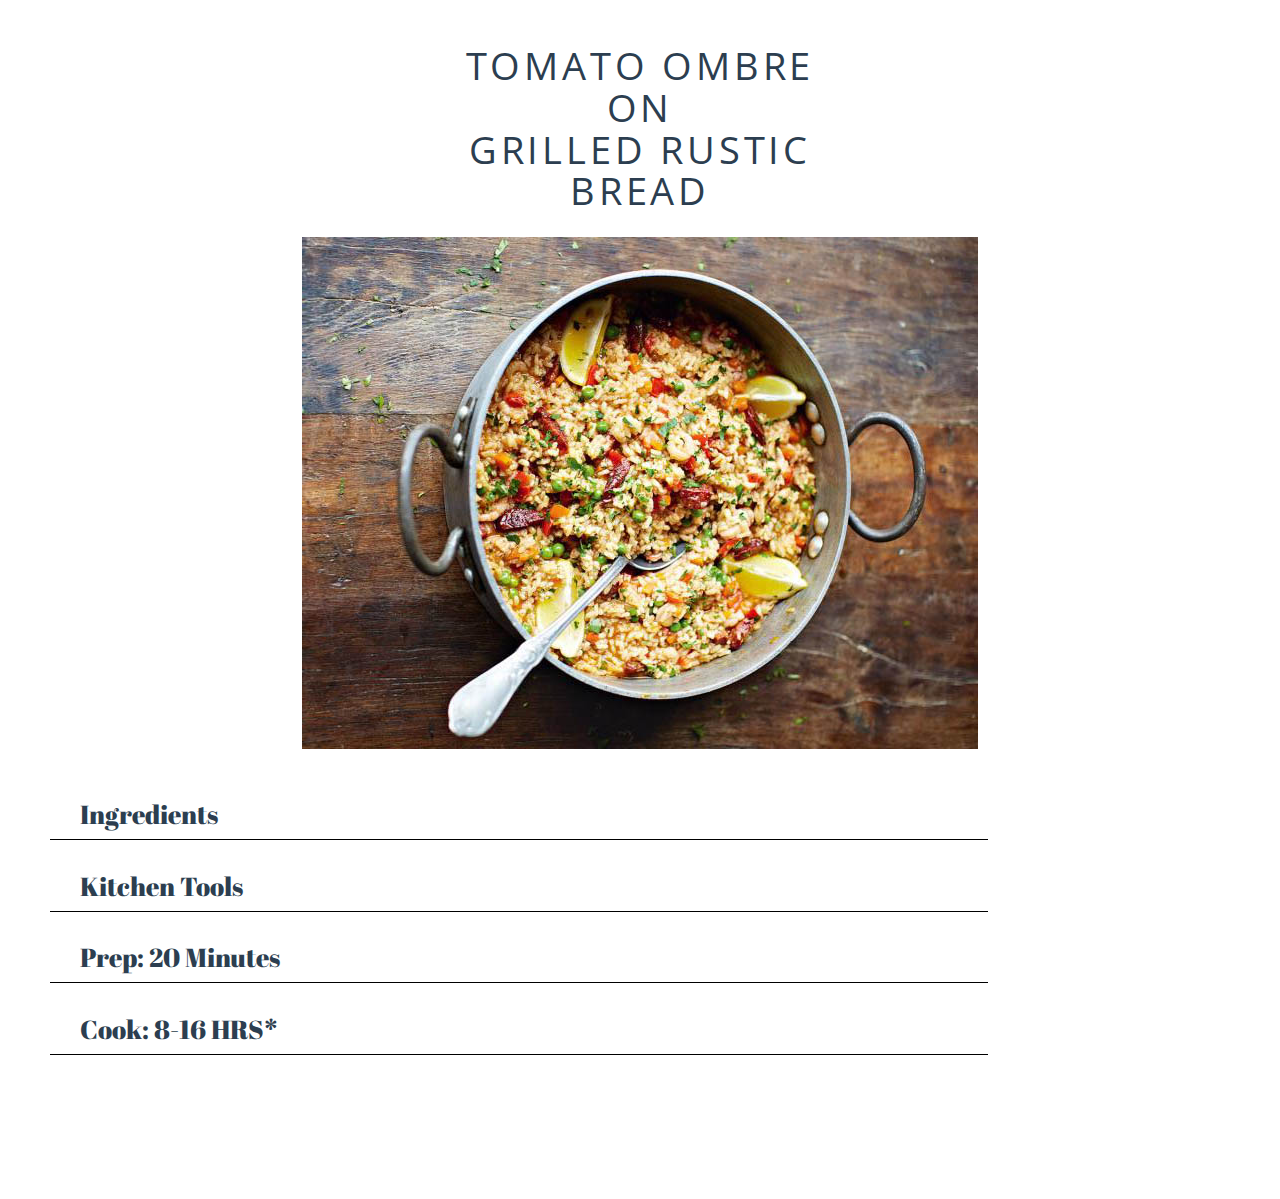
==== recipe1.html @ f5d2a15f "first commit" ====
<html>
<head>
	<meta charset="utf-8">
    <meta http-equiv="X-UA-Compatible" content="IE=edge">
    <meta name="viewport" content="width=device-width, initial-scale=1">
    <meta name="description" content="">
    <meta name="author" content="">

    <title>Recipe</title>

    <!-- Comfortaa Regular Google Font -->
    <link href='http://fonts.googleapis.com/css?family=Comfortaa:400,300,700' rel='stylesheet' type='text/css'>
    <!-- Lato Font -->
    <link href='http://fonts.googleapis.com/css?family=Lato:100,300,400' rel='stylesheet' type='text/css'>

    <link href='http://fonts.googleapis.com/css?family=Abril+Fatface' rel='stylesheet' type='text/css'>

    <link href='http://fonts.googleapis.com/css?family=Ubuntu:300,400,500' rel='stylesheet' type='text/css'>

    <link href='http://fonts.googleapis.com/css?family=Open+Sans+Condensed:300,300italic,700' rel='stylesheet' type='text/css'>

    <link rel="stylesheet" type="text/css" href="css/bootstrap.min.css">	
	<link rel="stylesheet" type="text/css" href="css/bootstrap.min.nightly.css">
	<!-- Custom CSS for sidebar from Startbootstrap-->
    <link href="css/simple-sidebar.css" rel="stylesheet">
	<link rel="stylesheet" type="text/css" href="css/font-awesome.min.css">
    <link rel="stylesheet" type="text/css" href="css/recipes.css">
</head>


<body>

    <div id="page-content-wrapper">
        <div class="container-fluid">
            <div class="recipes">
                <h1 class="recipe-title" style="margin-top: 25px;">Tomato Ombre</h1>
                <h1 class="recipe-title">On</h1>
                <h1 class="recipe-title">Grilled Rustic Bread</h1>
                <img class="recipe-image" src="img/spanish-paella.jpg">
            </div>
                <div class="row instructions">
                    <div class="ingredients col-lg-12 recipe-header">
                        <h3><i id="ingredient-icon" class="fa fa-caret-right"></i><a id="ingredient-header" type="button" id="toggle-button" data-toggle="collapse" data-target="#ingredients-info">Ingredients</a></h3>
                        <div class="ingredients-list collapse" id="ingredients-info">
                            <table>
                                <tr>
                                    <td class="quantity">2.5 lb</td>
                                    <td>Pork Belly</td>
                                     <td class="quantity">2 heads</td>
                                    <td>Garlic</td>
                                   
                                </tr>
                                <tr>
                                    <td class="quantity">A lot of</td>
                                    <td>Thyme</td>
                                    <td class="quantity">2 cups</td>
                                    <td>Chicken Stock</td>
                                </tr>
                                <tr>
                                    <td>       </td>
                                    <td>Sea Salt</td>
                                    <td></td>
                                    <td>Black pepper</td>
                                </tr>
                                <tr>
                                    <td></td>
                                    <td>Olive Oil</td>
                                </tr>
                            </table>
                        </div>
                    </div>
                    <div class="kitchentools col-lg-12 recipe-header">
                        <h3><i id="kitchen-icon" class="fa fa-caret-right"></i><a id="kitchentools-header" type="button"  data-toggle="collapse" data-target="#kitchen-info">Kitchen Tools</a></h3>
                        <ul id="kitchen-info" class="kitchen-tools-list collapse">
                            <li>Really sharp knife*</li>
                            <li>Oven</li>
                            <li>Chopping board</li>
                            <li>Two Roasting Tray*</li>
                            <li>Aluminum Foil</li>
                            <li>Something to Baste with*</li>
                            <li>Heavy Objects</li>
                            <li>Fine sieve*</li>
                        </ul>
                    </div>
                    <div class="prep col-lg-12 recipe-header">
                        <h3><i id="prep-icon" class="fa fa-caret-right"></i><a id="prep-header" type="button" data-toggle="collapse" data-target="#prep-info">Prep: 20 Minutes</a></h3>
                        <ol id="prep-info" class="collapse">
                            <li>Preheat the oven to 325 degrees Fahrenheit</li>
                            <li>Lay the pork belly flat on your chopping board*</li>
                            <li>Score the skin in a criss-cross pattern with your sharp knife.</li>
                            <li>Turn the belly skin side down and cut a slit through the thick end of the pork so it is even throughout when you lay it flat.</li>
                            <li>Rub generously all over with salt, pepper, and olive oil.</li>
                            <li>Place garlic, halved side up, on an oiled up roasting tray* and scatter the thyme sprigs (pic below)</li>
                            <li> Lay the pork belly on top, skin side up*</li>
                            <li>Drizzle more olive oil on top, and sprinkle generously with more sea salt.</li>
                            <li>Splash a generous dose of your cheap white wine around the pork*</li>
                        </ol>
                    </div>
                    <div class="cook col-lg-12 recipe-header">
                        <h3> <i id="cook-icon" class="fa fa-caret-right"></i><a id="cook-header" type="button"  data-toggle="collapse" data-target="#cook-info">Cook: 8-16 HRS*</a></h3>
                        <ol id="cook-info" class="collapse">
                            <li>Loosely cover the whole tray with foil*, and bake for 1.5 hours on 325 F</li>
                            <li>Remove the foil, baste the pork with the juices* and stick it back in the oven at the same temp for 1 more hour, while consistently basting it a few times in this time span</li>
                            <li>When the pork is tender, put it back on your chopping board and let it cool for 15 minutes.</li>
                            <li>While the pork is cooling, place your roasting tray -- with all the juices from the roasted pork -- over high heat on your stove top, and deglaze* the tray with about a cup of white wine, scraping the sediment off the bottom, and popping the heads of the garlic to release the flavor in them. Mix this all up, and bring it to a boil.</li>
                            <li>Now that your pork has lost a little temperature, put your other tray on top of the pork, and place your heavy objects on top of this top tray to flatten the pork*. Let the pork cool on its own with all the new weight on top of it for about half an hour.</li>
                            <li>Meanwhile, let your gravy boil until it reduces by about half its original amount, then add the 2 cups of chicken stock and bring it back to a boil until it reduces into a thicker gravy*. Strain the gravy through your sieve, and press those pulpy garlic heads again to see if you can squeeze out any more flavor through your sieve and into your gravy. Season the gravy with a few pinches of salt and a lot of freshly ground black pepper.</li>

                            <li>Stick the pork belly in the fridge for 4-12 hours to set its shape*</li>
                            <li>Ten minutes before you take the pork out of the fridge, preheat the oven to 500 F.</li>
                            <li>Take the pork out, and put it back on the chopping board. Cut the pressed pork into however many squares* or rectangles you want to serve, and pat the skin dry a bit with paper tissue.</li>
                        </ol>
                    </div>
                </div>
        </div>
    </div>



    <script src="http://ajax.googleapis.com/ajax/libs/jquery/1.11.1/jquery.min.js"></script>
    <script type="text/javascript" src="js/bootstrap.min.js" ></script>
    <script type="text/javascript" src="js/script.js"></script>
        
   
</body>


</html>
---- css/simple-sidebar.css ----
/* Toggle Styles */

#wrapper {
    padding-left: 0;
    -webkit-transition: all 0.5s ease;
    -moz-transition: all 0.5s ease;
    -o-transition: all 0.5s ease;
    transition: all 0.5s ease;
}

#wrapper.toggled {
    padding-left: 250px;
}

#sidebar-wrapper {
    z-index: 1000;
    position: fixed;
    left: 250px;
    width: 0;
    height: 100%;
    margin-left: -250px;
    overflow-y: auto;
    background: rgb(226, 226, 225);
    -webkit-transition: all 0.5s ease;
    -moz-transition: all 0.5s ease;
    -o-transition: all 0.5s ease;
    transition: all 0.5s ease;
}

#wrapper.toggled #sidebar-wrapper {
    width: 250px;
}

#page-content-wrapper {
    width: 100%;
    padding: 15px;
}

#wrapper.toggled #page-content-wrapper {
    position: absolute;
    margin-right: -250px;
}

/* Sidebar Styles */

.sidebar-nav {
    position: absolute;
    top: 0;
    width: 250px;
    margin: 0;
    padding: 0;
    list-style: none;
}

.sidebar-nav li {
    text-indent: 20px;
    line-height: 40px;
}

.sidebar-nav li a {
    display: block;
    text-decoration: none;
    color: black; /* Controls Sidebar Color */
}

.sidebar-nav li a:hover {
    text-decoration: none;
    color: #fff;
    background: rgba(255,255,255,0.2);
}

.sidebar-nav li a:active,
.sidebar-nav li a:focus {
    text-decoration: none;
}

.sidebar-nav > .sidebar-brand {
    height: 65px;
    font-size: 18px;
    line-height: 60px;
}

.sidebar-nav > .sidebar-brand a {
    color: black; /* Controls Brand Color */
}

.sidebar-nav > .sidebar-brand a:hover {
    color: gray; 
    background: none;
}

@media(min-width:768px) {
    #wrapper {
        padding-left: 250px;
    }

    #wrapper.toggled {
        padding-left: 0;
    }

    #sidebar-wrapper {
        width: 150px;
    }

    #wrapper.toggled #sidebar-wrapper {
        width: 0;
    }

    #page-content-wrapper {
        padding: 20px;
    }

    #wrapper.toggled #page-content-wrapper {
        position: relative;
        margin-right: 0;
    }
}
---- css/recipes.css ----
* {

}

.instructions {
	font-family:'Open Sans Condensed', 'Abril Fatface', sans-serif;
	height: auto;
	padding: 0;
	margin: 3rem auto 0;
	min-height: 40rem;
	min-width: 800px;
	max-height: 1000px;
	display: inline-block;
	width: 80%;
}

.recipe-title {
	width: 450px;	
	margin: 0 auto;
	text-align: center;
	text-transform: uppercase;
	letter-spacing: 0.1em;
	font-size: 38px;
	font-family:'Open Sans Condensed', 'Abril Fatface', sans-serif;

}

.recipe-header h3 {
	padding-bottom: 10px;
	border-bottom: 1px solid black;
	font-family: 'Abril Fatface';
}

.recipe-header h3 a {
	cursor: pointer;
}

.recipe-image {
	margin: 0 auto;
	display: block;
	margin-top: 25px;

}

/* Ingredients List */

.ingredients-list {
	padding-left: 25px;
}

.ingredients-list table {
	width: 400px;
	font-size: 16px;
	font-family: "abril fatface";
}

.fa-caret-down {
	margin-right: 10px;
}

.fa-caret-right {
	margin-right: 10px;
}

.ingredients-list table tr td {
	line-height: 3em;
}

.quantity {
	color: gray;
	font-style: italic;
	font-size: 18px;
	font-family: 'Open Sans Condensed';
}

/* Kitchen Tools */

.kitchen-tools-list {
	padding-left: 25px;
}

.kitchentools h3 {
	
}

.kitchen-tools-list li {
	margin-top: 5px;
}

.disappear {
	display: none;
}


/* Prep */

.prep ol li {
	line-height: 2em;
	font-size: 18px;
	color: black;
}

/* Cook */

#cook-title {
	cursor: pointer;
}

a {
	color: inherit;
	text-decoration: none;
}

a:hover {
	color: inherit;
	text-decoration: none;
}

.cook ol li {
	line-height: 2em;
	font-size: 18px;
	color: black;
}
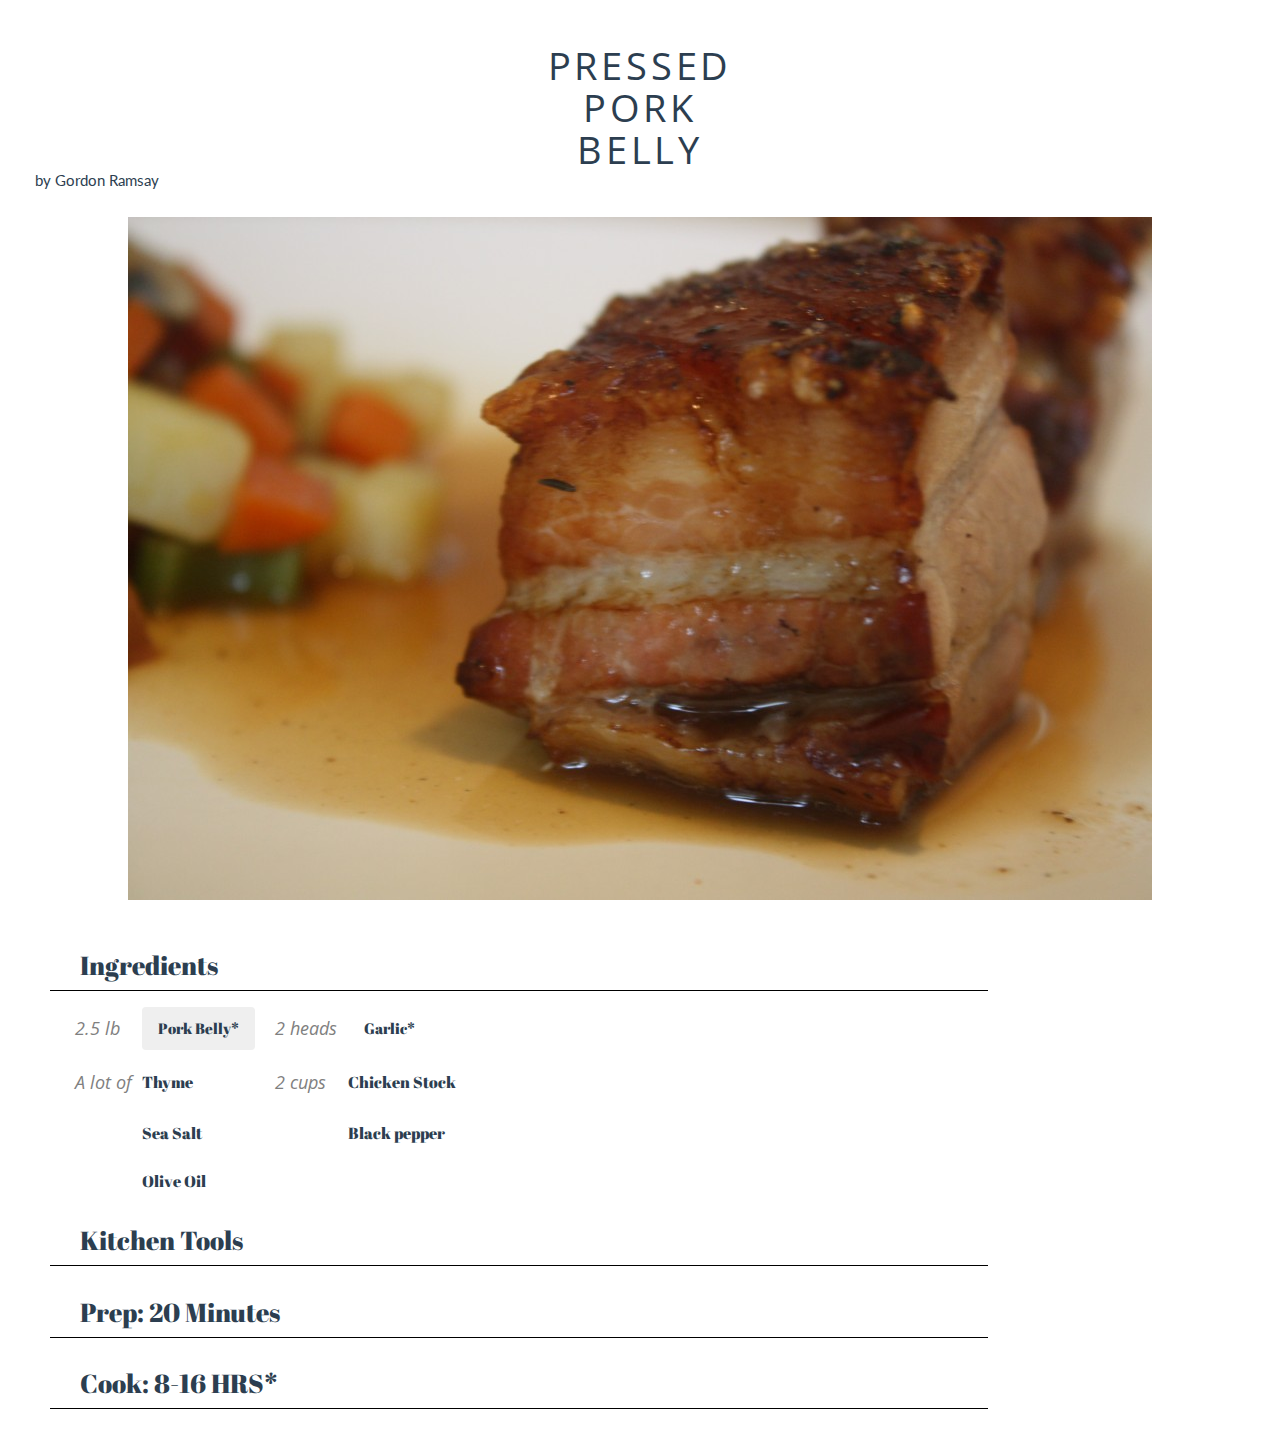
==== commit c071fe5e: "added hover capability" ====
--- a/recipe1.html
+++ b/recipe1.html
@@ -33,21 +33,22 @@
     <div id="page-content-wrapper">
         <div class="container-fluid">
             <div class="recipes">
-                <h1 class="recipe-title" style="margin-top: 25px;">Tomato Ombre</h1>
-                <h1 class="recipe-title">On</h1>
-                <h1 class="recipe-title">Grilled Rustic Bread</h1>
-                <img class="recipe-image" src="img/spanish-paella.jpg">
+                <h1 class="recipe-title" style="margin-top: 25px;">Pressed</h1>
+                <h1 class="recipe-title">Pork</h1>
+                <h1 class="recipe-title">Belly</h1>
+                <p class="recipe-title-p">by Gordon Ramsay</p>
+                <img class="recipe-image" src="img/pressed-pork-belly.jpg">
             </div>
-                <div class="row instructions">
+                <div class="row instructions col-lg-12">
                     <div class="ingredients col-lg-12 recipe-header">
                         <h3><i id="ingredient-icon" class="fa fa-caret-right"></i><a id="ingredient-header" type="button" id="toggle-button" data-toggle="collapse" data-target="#ingredients-info">Ingredients</a></h3>
-                        <div class="ingredients-list collapse" id="ingredients-info">
+                        <div class="ingredients-list collapse in" id="ingredients-info">
                             <table>
                                 <tr>
                                     <td class="quantity">2.5 lb</td>
-                                    <td>Pork Belly</td>
+                                    <td><button type="button" class="btn btn-popover popover-dismiss" data-container="body" data-trigger ="hover" data-toggle="popover" data-placement="bottom" title data-content="leaner the better.">Pork Belly*</button></td>
                                      <td class="quantity">2 heads</td>
-                                    <td>Garlic</td>
+                                    <td id="viewport"><a class="btn btn-gif" rel = "popover" data-img="img/good-fellas-garlic.gif">Garlic*</a></td>
                                    
                                 </tr>
                                 <tr>
@@ -111,6 +112,10 @@
                             <li>Take the pork out, and put it back on the chopping board. Cut the pressed pork into however many squares* or rectangles you want to serve, and pat the skin dry a bit with paper tissue.</li>
                         </ol>
                     </div>
+                </div> <!-- End of Instructions -->
+
+                <div class="hover-panel col-lg-3">
+                    <img class="gif" src="">
                 </div>
         </div>
     </div>
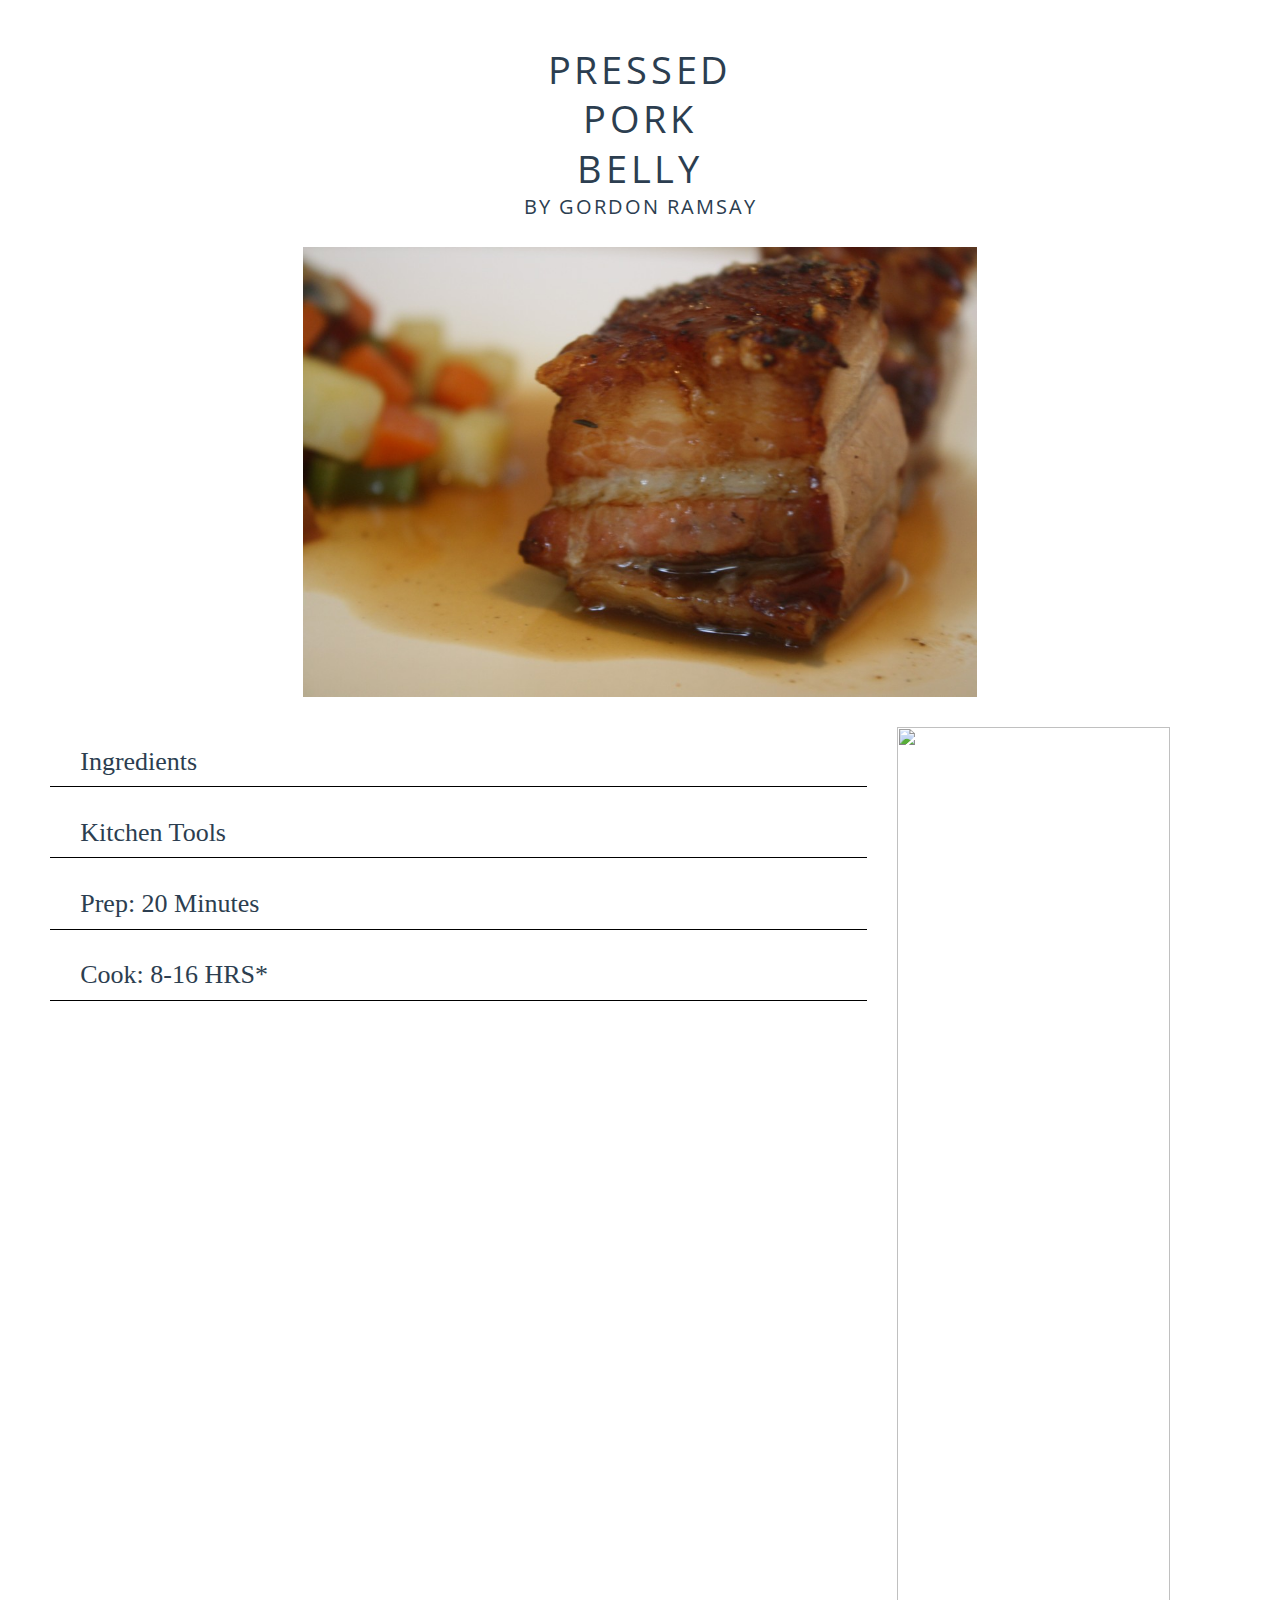
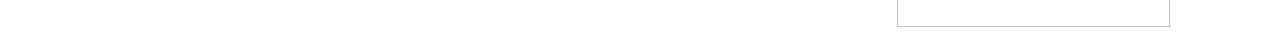
==== commit 4a092642: "updated recipe look" ====
--- a/recipe1.html
+++ b/recipe1.html
@@ -6,18 +6,16 @@
     <meta name="description" content="">
     <meta name="author" content="">
 
-    <title>Recipe</title>
+    <title>NubNub</title>
 
-    <!-- Comfortaa Regular Google Font -->
-    <link href='http://fonts.googleapis.com/css?family=Comfortaa:400,300,700' rel='stylesheet' type='text/css'>
-    <!-- Lato Font -->
-    <link href='http://fonts.googleapis.com/css?family=Lato:100,300,400' rel='stylesheet' type='text/css'>
 
-    <link href='http://fonts.googleapis.com/css?family=Abril+Fatface' rel='stylesheet' type='text/css'>
-
-    <link href='http://fonts.googleapis.com/css?family=Ubuntu:300,400,500' rel='stylesheet' type='text/css'>
+    
 
     <link href='http://fonts.googleapis.com/css?family=Open+Sans+Condensed:300,300italic,700' rel='stylesheet' type='text/css'>
+
+    <link href='http://fonts.googleapis.com/css?family=Old+Standard+TT:400,400italic,700' rel='stylesheet' type='text/css'>
+
+    <link href='http://fonts.googleapis.com/css?family=Raleway:400,500,600,700,300,200' rel='stylesheet' type='text/css'>
 
     <link rel="stylesheet" type="text/css" href="css/bootstrap.min.css">	
 	<link rel="stylesheet" type="text/css" href="css/bootstrap.min.nightly.css">
@@ -30,29 +28,47 @@
 
 <body>
 
+    <!--Code for Empty Text Hover Over
+    <button type="button" class="btn btn-popover popover-dismiss" data-container="body" data-trigger ="hover" data-toggle="popover" data-placement="bottom" title data-content=""></button>
+
+    Code for Empty Image Hover Over
+    <a class="btn btn-gif" rel = "popover" data-img=""></a>
+     -->
+
     <div id="page-content-wrapper">
         <div class="container-fluid">
             <div class="recipes">
+                <div class="recipe-titles">
                 <h1 class="recipe-title" style="margin-top: 25px;">Pressed</h1>
                 <h1 class="recipe-title">Pork</h1>
                 <h1 class="recipe-title">Belly</h1>
                 <p class="recipe-title-p">by Gordon Ramsay</p>
+                </div>
+                <div class="recipe-image-container">
                 <img class="recipe-image" src="img/pressed-pork-belly.jpg">
+                </div>
             </div>
+
+            <div class="instruction-container">
+                
+            </div>
+
+
+
                 <div class="row instructions col-lg-12">
                     <div class="ingredients col-lg-12 recipe-header">
-                        <h3><i id="ingredient-icon" class="fa fa-caret-right"></i><a id="ingredient-header" type="button" id="toggle-button" data-toggle="collapse" data-target="#ingredients-info">Ingredients</a></h3>
-                        <div class="ingredients-list collapse in" id="ingredients-info">
+                        <h3><i id="ingredient-icon" class="fa fa-caret-right"></i><a class="section-header" id="ingredient-header" type="button" id="toggle-button" data-toggle="collapse" data-target="#ingredients-info">Ingredients</a></h3>
+                        <div class="ingredients-list collapse" id="ingredients-info">
                             <table>
                                 <tr>
                                     <td class="quantity">2.5 lb</td>
-                                    <td><button type="button" class="btn btn-popover popover-dismiss" data-container="body" data-trigger ="hover" data-toggle="popover" data-placement="bottom" title data-content="leaner the better.">Pork Belly*</button></td>
+                                    <td><button type="button" class="btn btn-popover popover-dismiss" data-container="body" data-trigger ="hover" data-toggle="popover" data-placement="bottom" title data-content="The leaner the better.">Pork Belly*</button></td>
                                      <td class="quantity">2 heads</td>
                                     <td id="viewport"><a class="btn btn-gif" rel = "popover" data-img="img/good-fellas-garlic.gif">Garlic*</a></td>
                                    
                                 </tr>
                                 <tr>
-                                    <td class="quantity">A lot of</td>
+                                    <td class="quantity">A lot</td>
                                     <td>Thyme</td>
                                     <td class="quantity">2 cups</td>
                                     <td>Chicken Stock</td>
@@ -65,32 +81,36 @@
                                 </tr>
                                 <tr>
                                     <td></td>
-                                    <td>Olive Oil</td>
+                                    <td><button type="button" class="btn btn-popover popover-dismiss" data-container="body" data-trigger ="hover" data-toggle="popover" data-placement="bottom" title data-content="I actually recommend using the cheaper labeled “olive oil” here instead of more robust “extra virgin olive oils” since the former has a higher smoke point (around 410 degrees Fahrenheit).">Olive Oil*</button></td>
+                                    <td></td>
+                                    <td>A little cheap white wine</td>
                                 </tr>
                             </table>
                         </div>
                     </div>
                     <div class="kitchentools col-lg-12 recipe-header">
-                        <h3><i id="kitchen-icon" class="fa fa-caret-right"></i><a id="kitchentools-header" type="button"  data-toggle="collapse" data-target="#kitchen-info">Kitchen Tools</a></h3>
+                        <h3><i id="kitchen-icon" class="fa fa-caret-right"></i><a class="section-header" id="kitchen-tools-header" type="button"  data-toggle="collapse" data-target="#kitchen-info">Kitchen Tools</a></h3>
                         <ul id="kitchen-info" class="kitchen-tools-list collapse">
-                            <li>Really sharp knife*</li>
+                            <li><button type="button" class="btn btn-popover popover-dismiss" data-container="body" data-trigger ="hover" data-toggle="popover" data-placement="bottom" title data-content="Scoring the pig belly skin without sharpening is impossible, so it's really important to sharpen up here.">Really Sharp Knife*</button></li>
                             <li>Oven</li>
                             <li>Chopping board</li>
-                            <li>Two Roasting Tray*</li>
+                            <li><button type="button" class="btn btn-popover popover-dismiss" data-container="body" data-trigger ="hover" data-toggle="popover" data-placement="bottom" title data-content="Ideally something you can put on a hot stove top after the baking process, since you’re going to want to reduce the juices from the tray with wine, as well as use the juices to baste the pork belly.">Roasting Tray*</button></li>
                             <li>Aluminum Foil</li>
-                            <li>Something to Baste with*</li>
-                            <li>Heavy Objects</li>
-                            <li>Fine sieve*</li>
+                            <li><button type="button" class="btn btn-popover popover-dismiss" data-container="body" data-trigger ="hover" data-toggle="popover" data-placement="bottom" title data-content="eg. Basting brush, spoon, bulb baster.">Something to baste with*</button></li>
+                            <li><button type="button" class="btn btn-popover popover-dismiss" data-container="body" data-trigger ="hover" data-toggle="popover" data-placement="bottom" title data-content="Or anything that can cover the surface area of the pork belly so that you can place heavy objects on top of this tray to press the pork belly when it goes into the fridge to cool.">Another tray*</button><a class="btn btn-gif" rel = "popover" data-img="img/another-tray.jpg"> (pic here)*</a></li>
+                            <li><button type="button" class="btn btn-popover popover-dismiss" data-container="body" data-trigger ="hover" data-toggle="popover" data-placement="bottom" title data-content="*This presses down the thick skin of pork belly to give it that signature thin crisp skin.">Heavy Objects to place on top of top tray*</button></li>
+                            <li>Stove Top</li>
+                            <li><button type="button" class="btn btn-popover popover-dismiss" data-container="body" data-trigger ="hover" data-toggle="popover" data-placement="bottom" title data-content="This separates the sediment from the garlic, and creates a light gravy for pork.">Fine sieve*</button></li>
+
+
                         </ul>
                     </div>
                     <div class="prep col-lg-12 recipe-header">
-                        <h3><i id="prep-icon" class="fa fa-caret-right"></i><a id="prep-header" type="button" data-toggle="collapse" data-target="#prep-info">Prep: 20 Minutes</a></h3>
+                        <h3><i id="prep-icon" class="fa fa-caret-right"></i><a class="section-header" id="prep-header" type="button" data-toggle="collapse" data-target="#prep-info">Prep: 20 Minutes</a></h3>
                         <ol id="prep-info" class="collapse">
                             <li>Preheat the oven to 325 degrees Fahrenheit</li>
-                            <li>Lay the pork belly flat on your chopping board*</li>
-                            <li>Score the skin in a criss-cross pattern with your sharp knife.</li>
-                            <li>Turn the belly skin side down and cut a slit through the thick end of the pork so it is even throughout when you lay it flat.</li>
-                            <li>Rub generously all over with salt, pepper, and olive oil.</li>
+                            <li><a class="btn btn-gif" rel = "popover" data-img="img/crossing-belly.gif">Score the skin in a criss-cross pattern*</a></li>
+                            <li><a class="btn btn-gif" rel = "popover" data-img="img/salting.gif">Rub generously all over with salt*</a><a class="btn btn-gif" rel = "popover" data-img="img/oliveoil.gif">AND Olive Oil*</a></li>
                             <li>Place garlic, halved side up, on an oiled up roasting tray* and scatter the thyme sprigs (pic below)</li>
                             <li> Lay the pork belly on top, skin side up*</li>
                             <li>Drizzle more olive oil on top, and sprinkle generously with more sea salt.</li>
@@ -98,9 +118,10 @@
                         </ol>
                     </div>
                     <div class="cook col-lg-12 recipe-header">
-                        <h3> <i id="cook-icon" class="fa fa-caret-right"></i><a id="cook-header" type="button"  data-toggle="collapse" data-target="#cook-info">Cook: 8-16 HRS*</a></h3>
+                        <h3> <i id="cook-icon" class="fa fa-caret-right"></i><a class="section-header" id="cook-header" href="#cook-icon" type="button"  data-toggle="collapse" data-target="#cook-info">Cook: 8-16 HRS*</a></h3>
+                        
                         <ol id="cook-info" class="collapse">
-                            <li>Loosely cover the whole tray with foil*, and bake for 1.5 hours on 325 F</li>
+                            <li>Loosely cover the whole tray with foil*, and bake for 1.5 hours on 325 F<p id="timer" class="timer-block"><button id="start-button1" class="btn btn-danger">Start</button></p></li>
                             <li>Remove the foil, baste the pork with the juices* and stick it back in the oven at the same temp for 1 more hour, while consistently basting it a few times in this time span</li>
                             <li>When the pork is tender, put it back on your chopping board and let it cool for 15 minutes.</li>
                             <li>While the pork is cooling, place your roasting tray -- with all the juices from the roasted pork -- over high heat on your stove top, and deglaze* the tray with about a cup of white wine, scraping the sediment off the bottom, and popping the heads of the garlic to release the flavor in them. Mix this all up, and bring it to a boil.</li>
@@ -112,6 +133,7 @@
                             <li>Take the pork out, and put it back on the chopping board. Cut the pressed pork into however many squares* or rectangles you want to serve, and pat the skin dry a bit with paper tissue.</li>
                         </ol>
                     </div>
+                    <div id="cook-target"></div>
                 </div> <!-- End of Instructions -->
 
                 <div class="hover-panel col-lg-3">
@@ -124,6 +146,7 @@
 
     <script src="http://ajax.googleapis.com/ajax/libs/jquery/1.11.1/jquery.min.js"></script>
     <script type="text/javascript" src="js/bootstrap.min.js" ></script>
+    <script type="text/javascript" src="js/jquery.smooth-scroll.js"></script>
     <script type="text/javascript" src="js/script.js"></script>
         
    
--- a/css/recipes.css
+++ b/css/recipes.css
@@ -11,7 +11,7 @@
 	min-width: 800px;
 	max-height: 1000px;
 	display: inline-block;
-	width: 80%;
+	width: 70%;
 }
 
 .recipe-title {
@@ -22,7 +22,18 @@
 	letter-spacing: 0.1em;
 	font-size: 38px;
 	font-family:'Open Sans Condensed', 'Abril Fatface', sans-serif;
+	line-height: 1.3em;
 
+}
+
+.recipe-title-p {
+	width: 450px;	
+	margin: 0 auto;
+	text-align: center;
+	text-transform: uppercase;
+	letter-spacing: 0.1em;
+	font-size: 20px;
+	font-family:'Open Sans Condensed', 'Abril Fatface', sans-serif;
 }
 
 .recipe-header h3 {
@@ -39,7 +50,7 @@
 	margin: 0 auto;
 	display: block;
 	margin-top: 25px;
-
+	height: 450px;
 }
 
 /* Ingredients List */
@@ -120,4 +131,37 @@
 	line-height: 2em;
 	font-size: 18px;
 	color: black;
+}
+
+/* Hover Panel*/
+
+.hover-panel {
+	margin: 3rem auto 0;
+}
+
+.popover {
+	max-width: 400px; /* Makes sure the popover content scales to the size of image*/
+}
+.btn-popover {
+	color: inherit;
+	background-color: transparent;
+	padding: 0;
+}
+
+.btn-popover:hover {
+	color: inherit;
+}
+
+.btn-gif {
+	color: inherit;
+	padding: 0px;
+}
+
+
+.popover.right {
+	margin-left: 15px;
+}
+
+.gif {
+	width: 100%;
 }